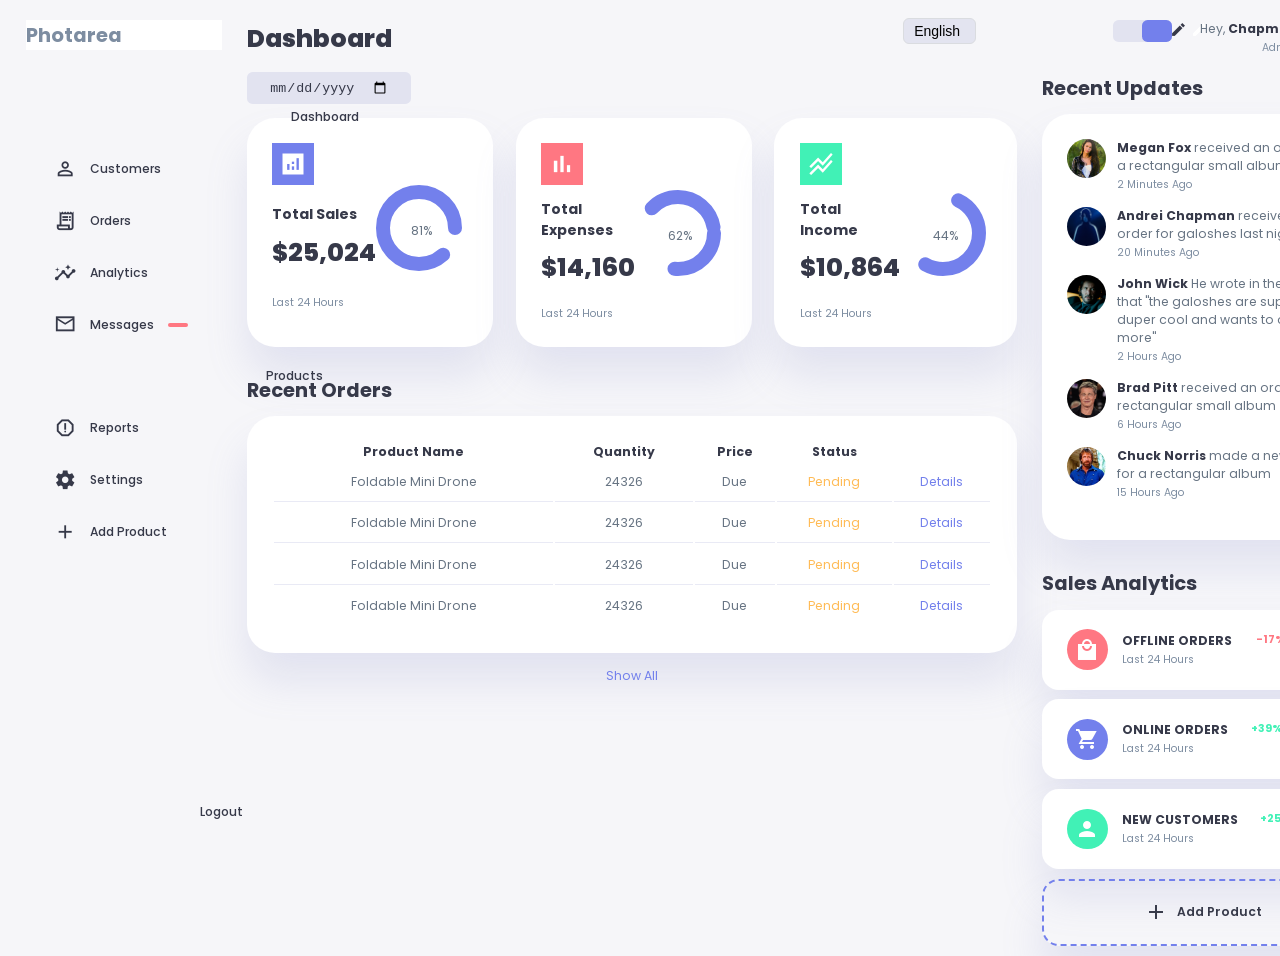
==== index.html @ 4b4efa4d "path 0.9 Minor fixes + adding new data to the array + localization 2. Adding new data to the array 3" ====
<!DOCTYPE html>
<html lang="en">
<head>
    <meta charset="UTF-8">
    <meta name="viewport" content="width=device-width, initial-scale=1.0">
    <!--Google ICONS-->
    <link href="https://fonts.googleapis.com/icon?family=Material+Icons+Sharp" rel="stylesheet">
    <link rel="stylesheet" href="./css/style.css">

    <title>Admin Panel</title>
</head>
<body>
<div class="container">
    <aside>
        <div class="top">
            <div class="logo">

                <h2 class="text-muted">Photarea</h2>
                    <svg viewBox="0 0 24 24" fill="none" xmlns="http://www.w3.org/2000/svg" aria-hidden="true">
                        <path d="M12 2L2 7L12 12L22 7L12 2Z" fill="#123244" />
                        <path d="M2 17L12 22L22 17" stroke="#123244" stroke-width="1.6" stroke-linecap="round" stroke-linejoin="round" />
                        <path d="M2 12L12 17L22 12" stroke="#123244" stroke-width="1.6" stroke-linecap="round" stroke-linejoin="round" />
                    </svg>
            </div>
            <div class="close" id="close-btn">
                <span class="material-icons-sharp">close</span>
            </div>
        </div>


        <div class="sidebar">

            <a href="#" class="active">
                <span class="material-icons-sharp">grid_view</span>
                <h3 data-i18n="dashboard" >Dashboard</h3>
            </a>

            <a href="./html/customers.html">
                <span class="material-icons-sharp">person_outline</span>
                <h3 data-i18n="customers">Customers</h3>
            </a>

            <a href="./html/orders.html">
                <span class="material-icons-sharp">receipt_long</span>
                <h3 data-i18n="orders">Orders</h3>
            </a>

            <a href="./html/analytics.html">
                <span class="material-icons-sharp">insights</span>
                <h3 data-i18n="analytics">Analytics</h3>
            </a>

            <a href="./html/messages.html">
                <span class="material-icons-sharp">mail_outline</span>
                <h3 data-i18n="messages">Messages</h3>
                <span class="message-count"></span>
            </a>

            <a href="./html/products.html">
                <span class="material-icons-sharp">inventory</span>
                <h3 data-i18n="products">Products</h3>
            </a>

            <a href="./html/reports.html">
                <span class="material-icons-sharp">report_gmailerrorred</span>
                <h3 data-i18n="reports">Reports</h3>
            </a>

            <a href="./html/setting.html">
                <span class="material-icons-sharp">settings</span>
                <h3 data-i18n="settings">Setting</h3>
            </a>

            <a href="./html/add_produkt.html">
                <span class="material-icons-sharp">add</span>
                <h3 data-i18n="add_product">Add Product</h3>
            </a>

            <a href="./html/profile.html">
                <span class="material-icons-sharp">logout</span>
                <h3 data-i18n="logout">Logout</h3>
            </a>
        </div>
    </aside>

    <!-- MAIN SECTION-->
    <main>
        <h1 data-i18n="dashboard">Dashboard</h1>
        <div class="date">
            <input type="date">
        </div>

        <div class="insights">


            <div class="sales">
                <span class="material-icons-sharp">analytics</span>
                <div class="middle">
                    <div class="left">
                        <h3 data-i18n="total_sales">Total Sales</h3>
                        <h1>$25,024</h1>
                    </div>
                    <div class="progress">
                        <svg>
                            <circle cx='38' cy='38' r='36'></circle>
                        </svg>
                        <div class="number">
                           <p>81%</p>
                        </div>
                    </div>
                </div>
                <small class="text-muted" data-i18n="last_24_hours">Last 24 Hours</small>
            </div>
            <!-- END OF SALES -->

            <div class="expenses">
                <span class="material-icons-sharp">bar_chart</span>
                <div class="middle">
                    <div class="left">
                        <h3 data-i18n="total_expenses">Total Expenses</h3>
                        <h1>$14,160</h1>
                    </div>
                    <div class="progress">
                        <svg>
                            <circle cx='38' cy='38' r='36'></circle>
                        </svg>
                        <div class="number">
                           <p>62%</p>
                        </div>
                    </div>
                </div>
                <small class="text-muted" data-i18n="last_24_hours">Last 24 Hours</small>
            </div>
            <!-- END OF EXPENSES -->
            <div class="income">
                <span class="material-icons-sharp">stacked_line_chart</span>
                <div class="middle">
                    <div class="left">
                        <h3 data-i18n="total_income">Total Income</h3>
                        <h1>$10,864</h1>
                    </div>
                    <div class="progress">
                        <svg>
                            <circle cx='38' cy='38' r='36'></circle>
                        </svg>
                        <div class="number">
                           <p>44%</p>
                        </div>
                    </div>
                </div>
                <small class="text-muted" data-i18n="last_24_hours">Last 24 Hours</small>
            </div>
            <!-- END OF INCOME -->
        </div>

        <!-- END OF INSIGHTS -->

        <div class="recent-orders">
            <h2 data-i18n="recent_orders">Recent Orders</h2>
                <table>
                    <thead>
                        <tr>
                            <th data-i18n="product_name">Product Name</th>
                            <th data-i18n="quantity">Quantity</th>
                            <th data-i18n="price">Price</th>
                            <th data-i18n="status">Status</th>
                        </tr>
                    </thead>
                    <tbody>
                        <tr>
                            <td data-i18n="foldable_mini_drone">Galoshes</td>
                            <td>24326</td>
                            <td>Due</td>
                            <td class="warning" data-i18n="pending">Pending</td>
                            <td class="primary" data-i18n="details">Details</td>
                        </tr>
                        <tr>
                            <td data-i18n="foldable_mini_drone">Foldable Mini Drone</td>
                            <td>24326</td>
                            <td>Due</td>
                            <td class="warning" data-i18n="pending">Pending</td>
                            <td class="primary" data-i18n="details">Details</td>
                        </tr>
                        <tr>
                            <td data-i18n="foldable_mini_drone">Foldable Mini Drone</td>
                            <td>24326</td>
                            <td>Due</td>
                            <td class="warning" data-i18n="pending">Pending</td>
                            <td class="primary" data-i18n="details">Details</td>
                        </tr>
                        <tr>
                            <td data-i18n="foldable_mini_drone">Foldable Mini Drone</td>
                            <td>24326</td>
                            <td>Due</td>
                            <td class="warning" data-i18n="pending">Pending</td>
                            <td class="primary" data-i18n="details">Details</td>
                        </tr>
                    </tbody>
                </table>
            <a href="./html/orders.html" data-i18n="show_all">Show All</a>
        </div>
    </main>
    <!--END OF MAIN SECTION -->

    <div class="right">
        <div class="top">
            <button id="menu-btn">
                <span class="material-icons-sharp">menu</span>
            </button>
            <div class="theme-toggler">
                <span class="material-icons-sharp active" >light_mode</span>
                <span class="material-icons-sharp">dark_mode</span>
            </div>
            <div class="profile">
                <div class="info">
                    <p>Hey, <b>Chapman</b></p>
                    <small class="text-muted" data-i18n="admin">Admin</small>
                </div>
                <div class="profile-photo">
                    <img src="./img/photo_2026-03-04_16-17-17.jpg" alt="">
                </div>
            </div>
        </div>

        <div class="language-switcher">
            <select name="" id="languageSelect">
                <option value="en">English</option>
                <option value="ru">Russian</option>
            </select>
        </div>

        <!--END OF TOP-->

        <div class="recent-updates">
            <h2 data-i18n="recent_updates">Recent Updates</h2>
            <div class="updates">


                <div class="update">
                    <div class="profile-photo">
                        <img src="./img/megan-fox-leather-transformers-reverse-of-the-fallen-22-x-34-vintage-poster-813_535x.jpg.webp" alt="">
                    </div>
                    <div class="message">
                        <p><b>Megan Fox</b> <span data-i18n="received_order">received an order for a rectangular small album</span></p>
                        <small class="text-muted" data-i18n="minutes_ago">2 Minutes Ago</small>
                    </div>
                </div>


                <div class="update">
                    <div class="profile-photo">
                        <img src="./img/photo_2026-03-04_16-19-10.jpg" alt="">
                    </div>
                    <div class="message">
                        <p><b>Andrei Chapman</b> <span data-i18n="received_order1">received his order of Galoshes last night</span></p>
                        <small class="text-muted" data-i18n="minutes_ago1">20 Minutes Ago</small>
                    </div>
                </div>


                <div class="update">
                    <div class="profile-photo">
                        <img src="./img/john-wick-1200-1200.jpg.avif" alt="">
                    </div>
                    <div class="message">
                        <p><b>John Wick</b> <span data-i18n="review_comment">He wrote in the reviews that "the galoshes are super duper cool" and wants to order more</span></p>
                        <small class="text-muted" data-i18n="hours_ago">2 Hours Ago</small>
                    </div>
                </div>


                <div class="update">
                    <div class="profile-photo">
                        <img src="./img/960px-Brad_Pitt-69858.jpeg" alt="">
                    </div>
                    <div class="message">
                        <p><b>Brad Pitt</b> <span data-i18n="received_order2">received an order for a rectangular small album</span></p>
                        <small class="text-muted" data-i18n="hours_ago_6">6 Hours Ago</small>
                    </div>
                </div>


                <div class="update">
                    <div class="profile-photo">
                        <img src="./img/images.jpeg" alt="">
                    </div>
                    <div class="message">
                        <p><b>Chuck Norris</b> <span data-i18n="received_order3">made a new order for a rectangular album</span></p>
                        <small class="text-muted" data-i18n="hours_ago_15">15 Hours Ago</small>
                    </div>
                </div>
            
            
            
            
            </div>
                <!--END OF RECENT UPDATES -->
                <div class="sales-analytics">
                    <h2 data-i18n="sales_analytics">Sales Analytics</h2>
                    <div class="item offline">
                        <div class="icon">
                            <span class="material-icons-sharp">local_mall</span>
                        </div>
                            <div class="right">
                                <div class="info">
                                    <h3 data-i18n="offline_orders">OFFLINE ORDERS</h3>
                                    <small class="text-muted">Last 24 Hours</small>
                                </div>
                                <h5 class="danger">-17%</h5>
                                <h3>1100</h3>
                            </div>
                    </div>
                    <div class="item online">
                        <div class="icon">
                            <span class="material-icons-sharp">shopping_cart</span>
                        </div>
                            <div class="right">
                                <div class="info">
                                    <h3 data-i18n="online_orders">ONLINE ORDERS</h3>
                                    <small class="text-muted" data-i18n="last_24_hours">Last 24 Hours</small>
                                </div>
                                <h5 class="success">+39%</h5>
                                <h3>3849</h3>
                            </div>
                    </div>
                    <div class="item customers">
                        <div class="icon">
                            <span class="material-icons-sharp">person</span>
                        </div>
                        <div class="right">
                            <div class="info">
                                <h3 data-i18n="new_customers">NEW CUSTOMERS</h3>
                                <small class="text-muted" data-i18n="last_24_hours">Last 24 Hours</small>
                            </div>
                                <h5 class="success">+25%</h5>
                                <h3>849</h3>
                            </div>
                        </div>
                        <div class="item add-product">
                            <div>
                                <span class="material-icons-sharp">add</span>
                                <h3 data-i18n="add_product">Add Product</h3>
                            </div>
                        </div>
                    </div>
            </div>
        </div>
    </div>
</div>

<script src="./js/script.js"></script>
<script src="./js/i18n.js"></script>
</body>
</html>
---- css/style.css ----
@import url('https://fonts.googleapis.com/css2?family=Poppins:ital,wght@300;400;500;600;700;800&display=swap');

:root{
    --color-primary: #7380ec;
    --color-danger: #ff7782;
    --color-success: #41f1b6;
    --color-warning: #ffbb55;
    --color-white: #fff;
    --color-info-dark: #7d8da1;
    --color-info-light: #dce1ed;
    --color-dark: #363949;
    --color-light: rgba(132, 139, 200, 0.18);
    --color-primary-veriant: #111e88;
    --color-dark-veriant: #677483;
    --color-background: #f6f6f9;

    --card-border-radius: 2rem;
    --border-radius-1: 0.4rem;
    --border-radius-2: 0.8rem;
    --border-radius-3: 1.2rem;

    --card-padding: 1.8rem;
    --padding-1: 1.2rem;

    --box-shadow: 0 2rem 3rem var(--color-light); 
}


.dark-theme-variables {
    --color-background: #181a1e;
    --color-white: #202528;
    --color-dark: #edeffd;
    --color-dark-veriant: #a3bdcc;
    --color-light: rgba(0,0,0,0.4);
    --box-shadow: 0 2rem 3rem var(--color-light);
}


*{
    margin: 0;
    padding: 0;
    outline: 0;
    appearance: none;
    border: 0;
    text-decoration: none;
    list-style: none;
    box-sizing: border-box;
}

html{
    font-size: 14px;

}

body{
    width: 100vw;
    height: 100vh;
    font-family: 'Poppins', sans-serif;
    font-size: 0.88rem;
    background: var(--color-background);
    user-select: none;
    overflow-x: hidden;
    color: var(--color-dark);
}

.container{
display: grid;
width: 96%;
margin: 0 auto;
gap: 1.8rem;
grid-template-columns: 14rem auto 23rem;
}

a{
    color: var(--color-dark);
}

img{
    display: block;
    width: 100%;
}

h1{
    font-weight: 800;
    font-size: 1.8rem;
}

h2{
    font-size:1.4rem;
}

h3{
    font-size:0.87rem;
}

h4{
    font-size: 0.8rem;
}

h5{
    font-size: 0.77rem;
}

small{
    font-size: 0.75rem;
}

.profile-photo{
    width: 2.8rem;
    height: 2.8rem;;
    border-radius: 50%;
    overflow: hidden;
}

.text-muted{
    color: var(--color-info-dark);
}

p{
    color: var(--color-dark-veriant);
}

b{
    color: var(--color-dark);
}

.primary{
    color: var(--color-primary);
}

.danger{
    color: var(--color-danger);
}
.success{
    color: var(--color-success);
}
.warning{
    color: var(--color-warning);
}

aside{
    height: 100vh;;
}

aside .top{
    background: white;
    display: flex;
    align-items: center;
    justify-content: space-between;
    margin-top:1.4rem;
}

aside .logo{
    display: flex;
    gap: 0.8rem;
}

aside .logo .img{
    width: 2rem;
    height: 2rem;
}

aside .close{
    display: none;
}


/*sidebar*/


aside .sidebar{
    display: flex;
    flex-direction: column;
    height: 86vh;
    position: relative;
    top: 3rem;
}

aside h3{
    font-weight: 500;
}

.sidebar img{
    width: 1rem;
    height: 1rem;
}
 

aside .sidebar a{
    display: flex;
    color: var(--color-indo-dark);
    margin-left: 2rem;
    gap: 1rem;
    align-items: center;
    position: relative;
    height: 3.7rem;
    transition: all 300ms ease;
}

aside .sidebar a span{
    font-size: 1.6rem;
    transition: all 300ms ease;
}

aside .sidebar a:last-child{
    position: absolute;
    bottom: 2rem;
    width: 100%;
}

aside .sidebar a:active{
    background: var(--color-light);
    color: var(--color-primary);
    margin-left: 0;
}


    aside .sidebar a.active:before{
        content: '';
        width: 6px;
        height: 100%;
        background: var(--color-primary);
    }

    aside .sidebar a.active span{
        color: var(--color-primary);
        margin-left: calc(1rem - 3px);
    }

    aside .sidebar a:hover{
        color: var(--color-primary);
    }

    aside .sidebar a:hover span{
        margin-left: 1rem;
    }


aside .sidebar .message-count{
    background: var(--color-danger);
    color: var(--color-white);
    padding: 2px 10px;
    font-size: 11px;
    border-radius: var(--border-radius-1);
}



/*main content*/

main{
    margin-top: 1.4rem;
}

main .date{
    display: inline-block;
    background: var(--color-light);
    border-radius: var(--border-radius-1);
    margin-top: 1rem;
    padding: 0.5rem 1.6rem;
}

main .date input[type="date"]{
    background: transparent;
    color: var(--color-dark);
}


main .insights{
    display: grid;
    gap: 1.6rem;
    grid-template-columns: repeat(3, 1fr);
}


main .insights > div{
    background: var(--color-white);
    padding: var(--card-padding);
    border-radius: var(--card-border-radius);
    margin-top: 1rem;
    box-shadow: var(--box-shadow);
    transition: all 300ms ease;
}


main .insighrts > div:hover{
    box-shadow: none;
}

main .insights > div span{
    background: var(--color-primary);
    padding: .5rem;
    color: var(--color-white);
    font-size: 2rem;
}

main .insights > div.expenses span{
    background: var(--color-danger);
}

main .insights > div.income span{
    background: var(--color-success);
}

main .insights > div .middle{
    display: flex;
    align-items: center;
    justify-content: space-between;;
}

main .insights h3{
    margin: 1rem 0 0.6rem;
    font-size: 1rem;
}

main .insights .progress{
    position: relative;
    width: 92px;
    height: 92px;
    border-radius: 50%;
}


main .insights svg{
    width: 7rem;
    height: 7rem;
}

main .insights svg circle{
    fill: none;
    stroke: var(--color-primary);
    stroke-width:14 ;
    stroke-linecap: round;
    transform: translate(5px, 5px);
    stroke-dasharray: 110;
    stroke-dashoffset: 92;
}

main .insights .sales svg circle{
    stroke-dashoffset: -30;
    stroke-dasharray: 200;
}


main .insights .income svg circle{
    stroke-dashoffset: 35;
    stroke-dasharray: 110;
}


main .insights .expenses svg circle{
    stroke-dashoffset: 20;
    stroke-dasharray: 80;
}

main .insights .progress .number{
    position: absolute;
    top: 0;
    left: 0;
    height: 100%;
    width: 100%;
    display: flex;
    justify-content: center;
    align-items: center;
}

main .insights small{
    margin-top: 1.3rem;
    display: block;
}


/*recent orders*/

main .recent-orders{
    margin-top: 2rem;
}


main .recent-orders h2{
    margin-bottom: 0.8rem;
}

main .recent-orders table{
    background: var(--color-white);
    width: 100%;
    border-radius: var(--card-border-radius);
    padding: var(--card-padding);
    text-align: center;
    box-shadow: var(--box-shadow);
    transition: all 300ms ease;
}

main .recent-orders table:hover{
 box-shadow: none;   
}

main table tbody td{
    height: 2.8rem;
    border-bottom: 1px solid var(--color-light);
    color: var(--color-dark-veriant);
}

main table tbody tr:last-child td{
    border: none;
}

main .recent-orders a{
    text-align:  center;
    display: block;
    margin: 1rem auto;
    color: var(--color-primary);

}


/*RIGHT*/

.right{
    margin-top: 1.4rem;

}

.right .top{
    display: flex;
    justify-content: end;
    gap: 2rem;
}

.right .top button{
    display: none;
}

.right .theme-toggler{
    background: var(--color-light);
    display: flex;
    justify-content: space-between;
    align-items: center;
    height: 1.6rem;
    width: 4.2rem;
    cursor: pointer;
    border-radius: var(--border-radius-1);
}

.right .theme-toggler span{
    font-size: 1.2rem;
    width: 50%;
    height: 100%;
    display: flex;
    align-items: center;
    justify-content: center;
}

.right .theme-toggler span.active{
    background: var(--color-primary);
    color: white;
    border-radius: var(--border-radius-1);
}

.right .top .profile{
    display: flex;
    gap: 2rem;
    text-align: right;
}



 /*RECENT UPDATES */

 .right .recent-updates{
    margin-top: 1rem;
 }

 .right .recent-updates h2{
    margin-bottom: 0.8rem ;
 }


 .right .recent-updates .updates{
    background: var(--color-white);
    padding: var(--card-padding);
    border-radius: var(--card-border-radius);
    box-shadow: var(--box-shadow);
    transition: all 300ms ease;
 }

.right .recent-updates .updates:hover{
    box-shadow: none;
}

.right .recent-updates .updates .update{
    display: grid;
    grid-template-columns: 2.6rem auto;
    gap: 1rem;
    margin-bottom: 1rem;

}

/*Sales Analytics*/

.right .sales-analytics{
    margin-top: 2rem ;
}

.right .sales-analytics h2{
    margin-bottom: 0.8rem;
}

.right .sales-analytics .item{
    background: var(--color-white);
    display: flex;
    align-items: center;
    gap: 1rem;
    margin-bottom: 0.7rem;
    padding: 1.4rem var(--card-padding);
    border-radius: var(--border-radius-3);
    box-shadow: var(--box-shadow);
    transition: all 300ms ease;
}

.right .sales-analytics .item:hover{
    box-shadow: none;
}

.right .sales-analytics .item .right{
    display: flex;
    justify-content: space-between;
    align-items: start;
    margin: 0;
    width: 100%;
}

.right .sales-analytics .item .icon{
    padding: 0.6rem;
    color: var(--color-white);
    border-radius: 50%;
    background: var(--color-primary);
    display: flex;
}

.right .sales-analytics .item.offline .icon{
    background: var(--color-danger);
}

.right .sales-analytics .item.customers .icon{
    background: var(--color-success);
}


.right .sales-analytics .add-product{
    background-color: transparent;
    border: 2px dashed var(--color-primary);
    display: flex;
    align-items: center;
    justify-content: center;
}

.right .sales-analytics .add-product div{
    display: flex;
    align-items: center;
    gap: 0.6rem;

}


.right .sales-analytics .add-product div h3{
    font-weight: 600;
}



.language-switcher {

  position: absolute;
  top: 1.26rem;
  right: 21.7rem;

}

#languageSelect {

  padding: 4px 10px;
  border-radius: 6px;
  border: 1px solid #dadce0;

  font-size: 14px;

  background: #e3e4f0;
  cursor: pointer;

}


/*media queries*/


@media screen and (max-width: 1200px){
    .container{
         width: 94%;
         grid-template-columns: 7rem auto 23rem;

    }

    aside .logo h2{
        display: none;
    }


    aside .sidebar h3{
        display: none;
    }

    aside .sidebar a{
        width: 5.6rem;
    }

    aside .sidebar a:last-child{
        position: relative;
        margin-top: 1.8rem;
    }

    main .insights{
        grid-template-columns: 1fr;
        gap: 0;
    }

    main .recent-orders{
        width: 94%;
        position: absolute;
        left: 50%;
        transform: translateX(-50%);
        margin: 2rem 0 0 8.8rem;
    }

    main .recent-orders table{
        width: 83vw;
        
    }


    main table thead tr th:last-child, 
    main table thead tr th:first-child{
        display: none;

    }
    main table tbody tr td:last-child, 
    main table tbody tr td:first-child{
        display: none;

    }
}

    /*media queries 2*/
    @media screen and (max-width: 768px) {
        .container{
            width: 100%;
            grid-template-columns: 1fr;
        }

        aside{
            position: fixed;
            left: -100%;
            background: var(--color-white);
            width: 18rem;
            z-index: 3;
            box-shadow: 1rem 3rem 4rem var(--color-light);
            height: 100vh;
            padding-right: var(--card-padding);
            display: none;
            animation: showMenu 400ms ease forwards;
        }

        @keyframes showMenu {
            to{
                left: 0;
            }
        }

        aside .logo{
            margin-left: 1rem;
        }

        aside .logo h2{
            display: inline;
        }

        aside .sidebar h3{
            display: inline;
        }


        aside .sidebar a{
            width: 100%;
            height: 3.4rem;
        }

        aside .sidebar a:last-child{
            position: absolute;
            bottom: 5rem;
        }

        aside .close{
            display: inline-block;
            cursor: pointer;
        }

        main{
            margin-top: 8rem;
            padding: 0 1rem;
        }

        main .recent-orders{
            position: relative;
            margin: 3rem 0 0 0;
            width: 100%;
        }

        main .recent-orders table{
            width: 100%;
            margin: 0;
        }

        .right{
            width: 94%;
            margin: 0 auto 4rem;
        }

        .right .top{
            position: fixed;
            top: 0;
            left: 0;
            align-items: center;
            padding: 0 0.8rem;
            height: 4.6rem;
            background: var(--color-white);
            width: 100%;
            margin: 0;
            z-index: 2;
            box-shadow: 0 1rem 1rem var(--color-light);
        
        }

        .right .top .theme-toggler{
            width: 4.4rem;
            position: absolute;
            left: 66%;

        }

        .right .profile .info{
            display: none;
        }

        .right .top button{
            display: inline-block;
            background: transparent;
            cursor: pointer;
            position: absolute;
            color: var(--color-dark);
            left: 1rem;
        }

        .right .top button span{
            font-size: 2rem;
        }
    }
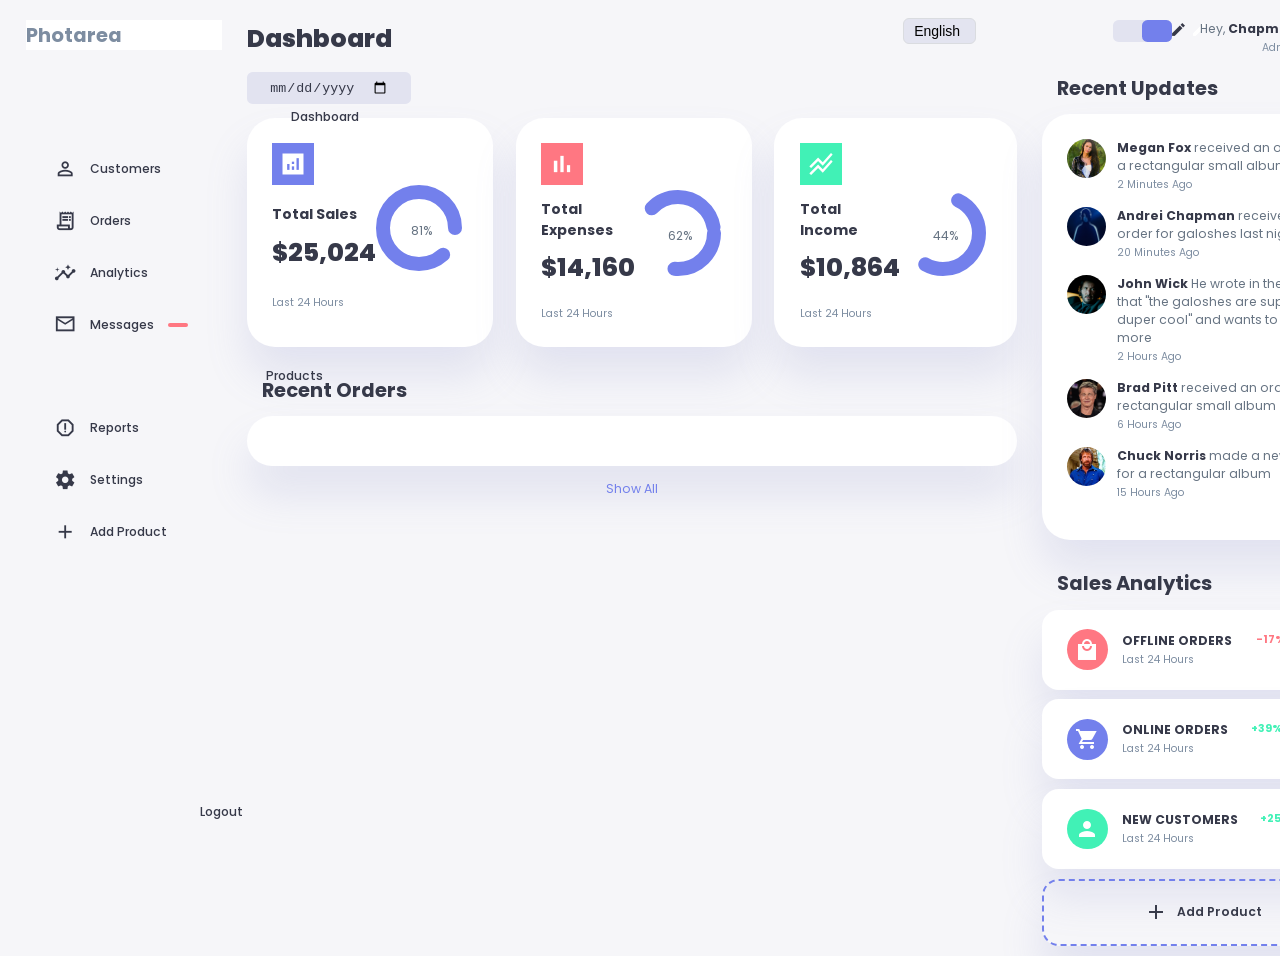
==== commit 50db77a5: "path 1.1 Minor bug fixes, transitional patch 2. Fix the theme switch so that it works correctly. 3. " ====
--- a/index.html
+++ b/index.html
@@ -157,46 +157,12 @@
 
         <div class="recent-orders">
             <h2 data-i18n="recent_orders">Recent Orders</h2>
+		    <div class="test-items">
                 <table>
-                    <thead>
-                        <tr>
-                            <th data-i18n="product_name">Product Name</th>
-                            <th data-i18n="quantity">Quantity</th>
-                            <th data-i18n="price">Price</th>
-                            <th data-i18n="status">Status</th>
-                        </tr>
-                    </thead>
-                    <tbody>
-                        <tr>
-                            <td data-i18n="foldable_mini_drone">Galoshes</td>
-                            <td>24326</td>
-                            <td>Due</td>
-                            <td class="warning" data-i18n="pending">Pending</td>
-                            <td class="primary" data-i18n="details">Details</td>
-                        </tr>
-                        <tr>
-                            <td data-i18n="foldable_mini_drone">Foldable Mini Drone</td>
-                            <td>24326</td>
-                            <td>Due</td>
-                            <td class="warning" data-i18n="pending">Pending</td>
-                            <td class="primary" data-i18n="details">Details</td>
-                        </tr>
-                        <tr>
-                            <td data-i18n="foldable_mini_drone">Foldable Mini Drone</td>
-                            <td>24326</td>
-                            <td>Due</td>
-                            <td class="warning" data-i18n="pending">Pending</td>
-                            <td class="primary" data-i18n="details">Details</td>
-                        </tr>
-                        <tr>
-                            <td data-i18n="foldable_mini_drone">Foldable Mini Drone</td>
-                            <td>24326</td>
-                            <td>Due</td>
-                            <td class="warning" data-i18n="pending">Pending</td>
-                            <td class="primary" data-i18n="details">Details</td>
-                        </tr>
-                    </tbody>
-                </table>
+				    <tbody id="ordersTable"></tbody>
+			    </table>
+			    <p class="hint hint-empty" id="emptyHint" style="display: none" data-i18n="nothing_found">Nothing found for the current filters.</p>
+		    </div>
             <a href="./html/orders.html" data-i18n="show_all">Show All</a>
         </div>
     </main>
--- a/css/style.css
+++ b/css/style.css
@@ -379,6 +379,7 @@
 
 main .recent-orders h2{
     margin-bottom: 0.8rem;
+    margin-left: 1.1rem;
 }
 
 main .recent-orders table{
@@ -473,6 +474,7 @@
 
  .right .recent-updates h2{
     margin-bottom: 0.8rem ;
+    margin-left: 1.1rem;
  }
 
 
@@ -504,6 +506,7 @@
 
 .right .sales-analytics h2{
     margin-bottom: 0.8rem;
+    margin-left: 1.1rem;
 }
 
 .right .sales-analytics .item{
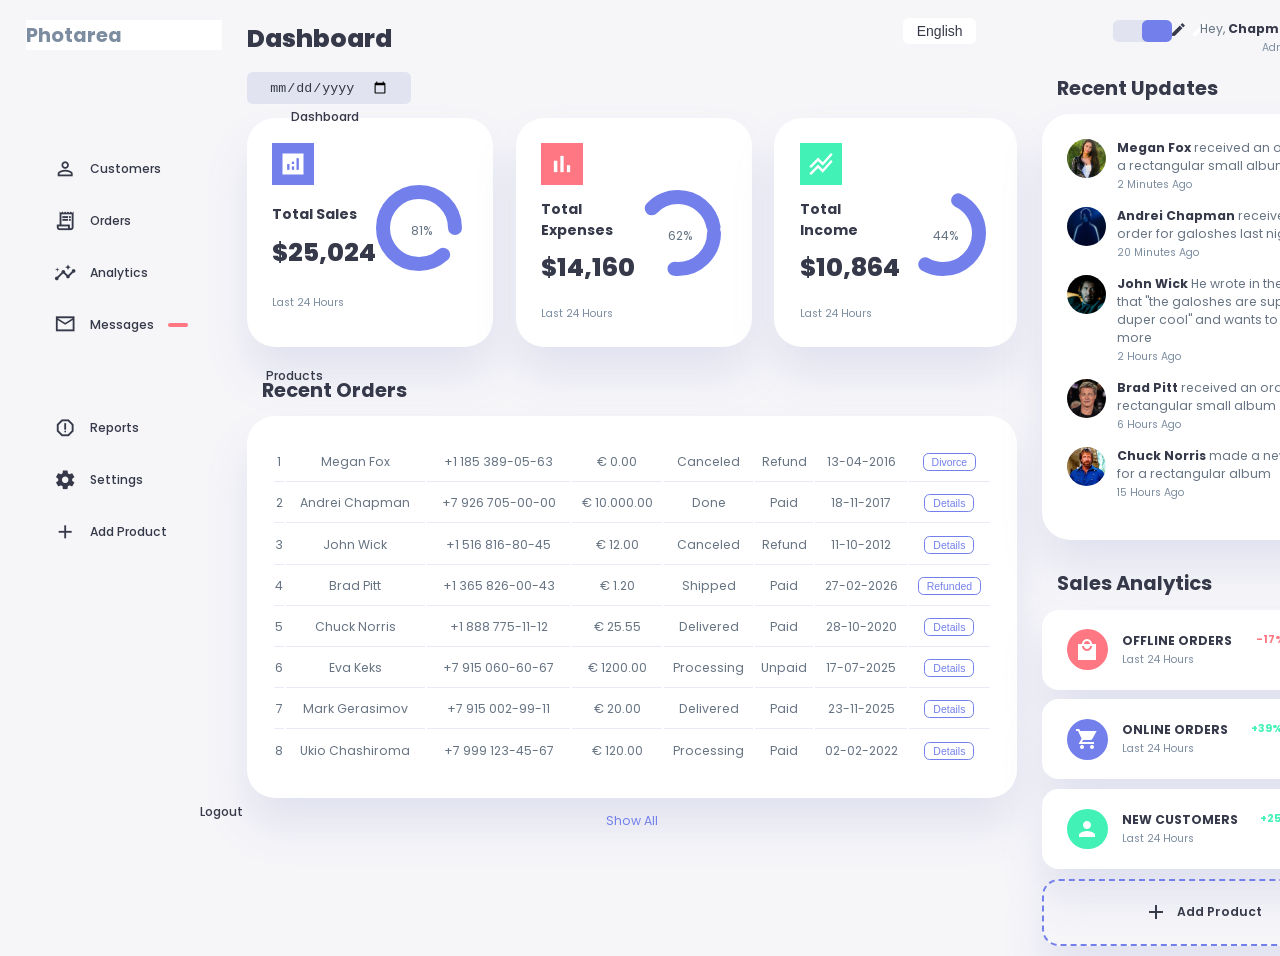
==== commit 9771a51c: "Intermediate commit There are problems with the correct adaptation for the site. To be honest, I've " ====
--- a/index.html
+++ b/index.html
@@ -161,18 +161,79 @@
                 <table>
 				    <tbody id="ordersTable"></tbody>
 			    </table>
-			    <p class="hint hint-empty" id="emptyHint" style="display: none" data-i18n="nothing_found">Nothing found for the current filters.</p>
 		    </div>
             <a href="./html/orders.html" data-i18n="show_all">Show All</a>
         </div>
     </main>
     <!--END OF MAIN SECTION -->
+
+    <!-- Modal window -->
+     	<div id="orderModal" class="modal" role="dialog" aria-modal="true" aria-labelledby="orderModalTitle">
+		<div class="modal-content modal-wide">
+			<div class="modal-header">
+				<h2 class="modal-title" id="orderModalTitle" data-i18n="order">Order</h2>
+				<button class="close-modal" type="button" id="closeOrderModal" aria-label="Close">×</button>
+			</div>
+			<div class="order-modal-grid">
+				<section class="order-card">
+					<h3 class="order-card-title" data-i18n="main">Main information</h3>
+					<div class="order-fields">
+						<div class="order-field-col">
+							<div class="kv" id="orderMeta"></div>
+						</div>
+						<div class="order-field-divider" aria-hidden="true"></div>
+						<div class="order-field-coll">
+							<div class="field">
+								<label class="field-label" for="modalStatus" data-i18n="status">Status</label>
+								<select class="field-input" id="modalStatus">
+									<option value="new" data-i18n="new">New</option>
+									<option value="processing" data-i18n="processing">Processing</option>
+									<option value="shipped" data-i18n="shipped">Shipped</option>
+									<option value="delivered" data-i18n="delivered">Delivered</option>
+									<option value="canceled" data-i18n="canceled">Canceled</option>
+									<option value="refunded" data-i18n="refunded">Refunded</option>
+								</select>
+							</div>
+							<div class="field">
+								<label class="field-label" for="modalPayment" data-i18n="payment">Payment</label>
+								<select class="field-input1" id="modalPayment">
+									<option value="paid" data-i18n="paid">Paid</option>
+									<option value="unpaid" data-i18n="unpaid">Unpaid</option>
+									<option value="refund" data-i18n="refund">Refund</option>
+								</select>
+							</div>
+							<div class="field">
+								<label class="field-label" for="modalPages" data-i18n="pages">Pages</label>
+								<input class="field-input2" id="modalPages" type="number" min="10" step="4" value="10" />
+							</div>
+							<div class="field">
+								<label class="field-label" for="modalTotal" data-i18n="price">Price</label>
+								<input class="field-input1" id="modalTotal" type="text" readonly value="—" />
+							</div>
+						</div>
+					</div>
+					<div class="row" style="justify-content: center; margin-top: 2rem;">
+						<button class="btn-primary" type="button" id="btnSaveOrder" data-i18n="save">Save</button>
+						<button class="btn-secondary" type="button" id="btnCopy" data-i18n="copy_id">Copy ID</button>
+						<button class="btn-danger" type="button" id="btnDeleteOrder" data-i18n="delete">Delete</button>
+					</div>
+				</section>
+			</div>
+		</div>
+	</div>
+    <!--Modal window end-->
 
     <div class="right">
         <div class="top">
             <button id="menu-btn">
                 <span class="material-icons-sharp">menu</span>
             </button>
+            <div class="language-switcher">
+                <select name="" id="languageSelect">
+                    <option value="en">English</option>
+                    <option value="ru">Russian</option>
+                </select>
+            </div>
             <div class="theme-toggler">
                 <span class="material-icons-sharp active" >light_mode</span>
                 <span class="material-icons-sharp">dark_mode</span>
@@ -188,12 +249,6 @@
             </div>
         </div>
 
-        <div class="language-switcher">
-            <select name="" id="languageSelect">
-                <option value="en">English</option>
-                <option value="ru">Russian</option>
-            </select>
-        </div>
 
         <!--END OF TOP-->
 
@@ -316,5 +371,7 @@
 
 <script src="./js/script.js"></script>
 <script src="./js/i18n.js"></script>
+<script src="./js/orderPages.js"></script>
+<script type="module" src="./js/ordersController.js"></script>
 </body>
 </html>
--- a/css/style.css
+++ b/css/style.css
@@ -581,16 +581,257 @@
 }
 
 #languageSelect {
-
-  padding: 4px 10px;
-  border-radius: 6px;
-  border: 1px solid #dadce0;
-
-  font-size: 14px;
-
-  background: #e3e4f0;
-  cursor: pointer;
-
+    padding: 4px 10px;
+    background: var(--color-white);
+    color: var(--color-dark);
+    border-radius: var(--border-radius-1);
+    border: 1px solid rgba(255, 255, 255, 0.547);
+    font-size: 1rem;
+    text-align: center;
+    cursor: pointer;
+}
+
+
+body.modal-open{
+    overflow: hidden;
+}
+
+.modal{
+    position: fixed;
+    inset: 0;
+    background: rgba(17, 20, 33, 0.5);
+    display: none;
+    align-items: center;
+    justify-content: center;
+    padding: 1.6rem;
+    z-index: 1000;
+}
+
+.modal.is-open{
+    display: flex;
+}
+
+.modal .modal-content{
+    background: var(--color-white);
+    color: var(--color-dark);
+    border-radius: var(--card-border-radius);
+    box-shadow: var(--box-shadow);
+    width: min(560px, 100%);
+    padding: 2rem;
+}
+
+.modal .modal-content.modal-wide{
+    max-width: 560px;
+}
+
+.modal .modal-header{
+    display: flex;
+    align-items: center;
+    justify-content: center;
+    position: relative;
+    margin-bottom: 1rem;
+}
+
+.modal .modal-title{
+    font-size: 2rem;
+    font-weight: 700;
+}
+
+.modal .close-modal{
+    background: transparent;
+    color: var(--color-dark);
+    font-size: 2.5rem;
+    cursor: pointer;
+    position: absolute;
+    right: 0;
+    top: 50%;
+    transform: translateY(calc(-50% - 9px));
+}
+
+.modal .order-modal-grid{
+    display: grid;
+    grid-template-columns: 1fr;
+    gap: 1rem;
+}
+
+.modal .order-card{
+    background: var(--color-background);
+    border-radius: var(--border-radius-2);
+    padding: 1rem;
+}
+
+.modal .order-card-title{
+    font-size: 1.4rem;
+    text-transform: uppercase;
+    text-align: center;
+    color: var(--color-info-dark);
+    margin-bottom: 0.6rem;
+}
+
+.modal .kv{
+    display: grid;
+    grid-template-columns: 120px 1fr;
+    gap: 0.5rem 0.8rem;
+    font-size: 1.1rem;
+}
+
+.modal .kv-row{
+    display: contents;
+}
+
+.modal .kv-key{
+    color: var(--color-info-dark);
+    font-weight: 600;
+}
+
+.modal .kv-value{
+    color: var(--color-dark);
+    font-weight: 600;
+    white-space: nowrap;
+}
+
+.modal .row{
+    display: flex;
+    flex-wrap: wrap;
+    gap: 0.6rem;
+    font-size: 1.2rem;
+    margin-top: 1rem;
+}
+
+.modal .order-fields{
+    display: grid;
+    grid-template-columns: 1fr auto 1fr;
+    gap: 1rem;
+    align-items: start;
+    margin-top: 1rem;
+}
+
+.modal .order-field-col{
+    display: flex;
+    flex-direction: column;
+    gap: 0.9rem;
+}
+
+.modal .order-field-coll{
+    display: flex;
+    flex-direction: column;
+    gap: 0.9rem;
+    margin-left: 1rem;
+}
+
+.modal .order-field-divider{
+    width: 1px;
+    background: var(--color-light);
+    align-self: stretch;
+}
+
+.modal .order-fields .field{
+    margin: 0;
+}
+
+.modal .order-fields .field-label{
+    color: var(--color-info-dark);
+    font-size: 0.95rem;
+    text-transform: uppercase;
+    margin-bottom: 0.3rem;
+}
+
+.modal .order-fields .field-input{
+    width: 52%;
+    height: 2rem;
+    padding: 4px 8px;
+    font-size: 1rem;
+    background: var(--color-white);
+    color: var(--color-dark);
+    border: 1px solid var(--color-light);
+    border-radius: var(--border-radius-1);
+}
+
+.modal .order-fields .field-input1{
+    width: 35%;
+    height: 2rem;
+    padding: 4px 8px;
+    font-size: 1rem;
+    background: var(--color-white);
+    color: var(--color-dark);
+    border: 1px solid var(--color-light);
+    border-radius: var(--border-radius-1);
+}
+
+.modal .order-fields .field-input2{
+    width: 32%;
+    height: 2rem;
+    padding: 4px 8px;
+    font-size: 1.2rem;
+    background: var(--color-white);
+    color: var(--color-dark);
+    border: 1px solid var(--color-light);
+    border-radius: var(--border-radius-1);
+}
+
+.modal .order-fields .field-input:focus{
+    border-color: var(--color-primary);
+    outline: none;
+}
+
+
+.modal .btn-primary,
+.modal .btn-secondary,
+.modal .btn-danger{
+    border-radius: var(--border-radius-1);
+    padding: 0.7rem 1rem;
+    font-size: 1rem;
+    font-weight: 600;
+    cursor: pointer;
+}
+
+.modal .btn-primary{
+    background: var(--color-dark);
+    color: var(--color-white);
+}
+
+.modal .btn-secondary{
+    background: var(--color-light);
+    color: var(--color-dark);
+}
+
+.modal .btn-danger{
+    background: var(--color-danger);
+    color: var(--color-white);
+}
+
+.order-details-btn{
+    background: transparent;
+    color: var(--color-primary);
+    border: 1px solid var(--color-primary);
+    padding: 2px 8px;
+    border-radius: var(--border-radius-1);
+    font-size: 0.75rem;
+    cursor: pointer;
+    transition: all 200ms ease;
+}
+
+.order-details-btn:hover{
+    background: var(--color-primary);
+    color: var(--color-white);
+}
+
+@media (max-width: 900px){
+    .modal .modal-content.modal-wide{
+        max-width: 560px;
+    }
+
+    .modal .order-fields{
+        grid-template-columns: 1fr;
+    }
+
+    .modal .order-field-divider{
+        display: none;
+    }
+
+    .modal .order-fields .field-input{
+        width: 100%;
+    }
 }
 
 
@@ -766,4 +1007,12 @@
         .right .top button span{
             font-size: 2rem;
         }
-    }
+        
+        .right .language-switcher{
+        position: absolute;
+        margin: 0;
+        width: 5rem;
+        position: absolute;
+        left: 42%;
+    }
+    }
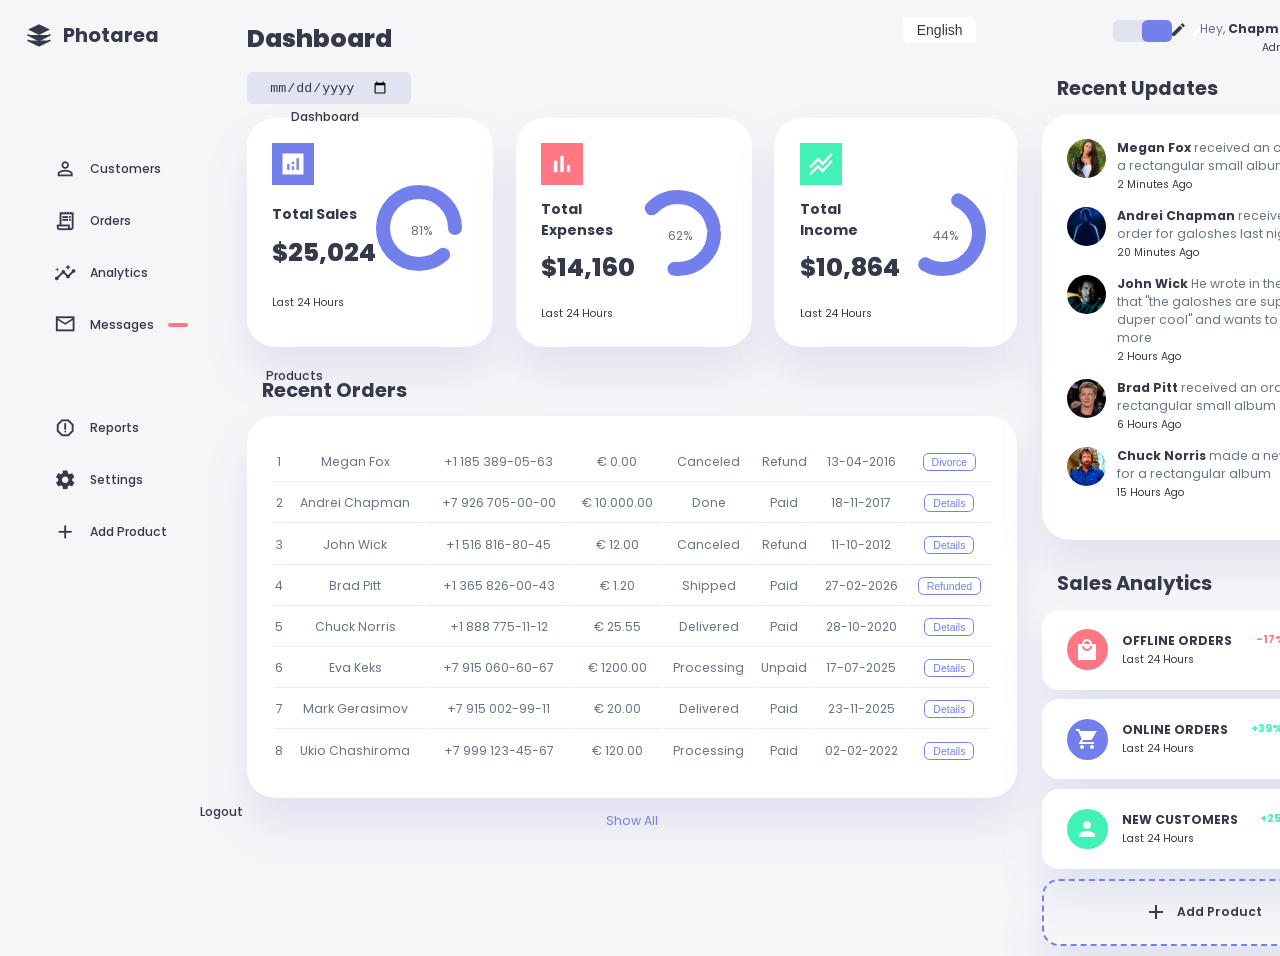
==== commit 8ea73e4b: "Branch Closure 1. Setting up the modal window so that the order information is displayed correctly a" ====
--- a/index.html
+++ b/index.html
@@ -14,13 +14,12 @@
     <aside>
         <div class="top">
             <div class="logo">
-
+                <svg viewBox="0 0 24 24" fill="var(--color-dark)" xmlns="http://www.w3.org/2000/svg" aria-hidden="true">
+                    <path d="M12 2L2 7L12 12L22 7L12 2Z" fill="var(--color-dark)" />
+                    <path d="M2 17L12 22L22 17" stroke="var(--color-dark)" stroke-width="1.6" stroke-linecap="round" stroke-linejoin="round" />
+                    <path d="M2 12L12 17L22 12" stroke="var(--color-dark)" stroke-width="1.6" stroke-linecap="round" stroke-linejoin="round" />
+                </svg>
                 <h2 class="text-muted">Photarea</h2>
-                    <svg viewBox="0 0 24 24" fill="none" xmlns="http://www.w3.org/2000/svg" aria-hidden="true">
-                        <path d="M12 2L2 7L12 12L22 7L12 2Z" fill="#123244" />
-                        <path d="M2 17L12 22L22 17" stroke="#123244" stroke-width="1.6" stroke-linecap="round" stroke-linejoin="round" />
-                        <path d="M2 12L12 17L22 12" stroke="#123244" stroke-width="1.6" stroke-linecap="round" stroke-linejoin="round" />
-                    </svg>
             </div>
             <div class="close" id="close-btn">
                 <span class="material-icons-sharp">close</span>
--- a/css/style.css
+++ b/css/style.css
@@ -113,7 +113,7 @@
 }
 
 .text-muted{
-    color: var(--color-info-dark);
+    color: var(--color-dark);
 }
 
 p{
@@ -143,7 +143,6 @@
 }
 
 aside .top{
-    background: white;
     display: flex;
     align-items: center;
     justify-content: space-between;
@@ -164,6 +163,10 @@
     display: none;
 }
 
+
+.logo{display:flex;align-items:center;gap:6px;flex:0 0 auto;text-decoration:none;color:var(--color-dark)}
+.logo svg{width:26px;height:26px}
+.brand{color:var(--color-dark);font-weight:700;font-size:19px;letter-spacing:-0.01em;text-decoration:none;}
 
 /*sidebar*/
 
@@ -575,7 +578,7 @@
 .language-switcher {
 
   position: absolute;
-  top: 1.26rem;
+  top: 1.2rem;
   right: 21.7rem;
 
 }
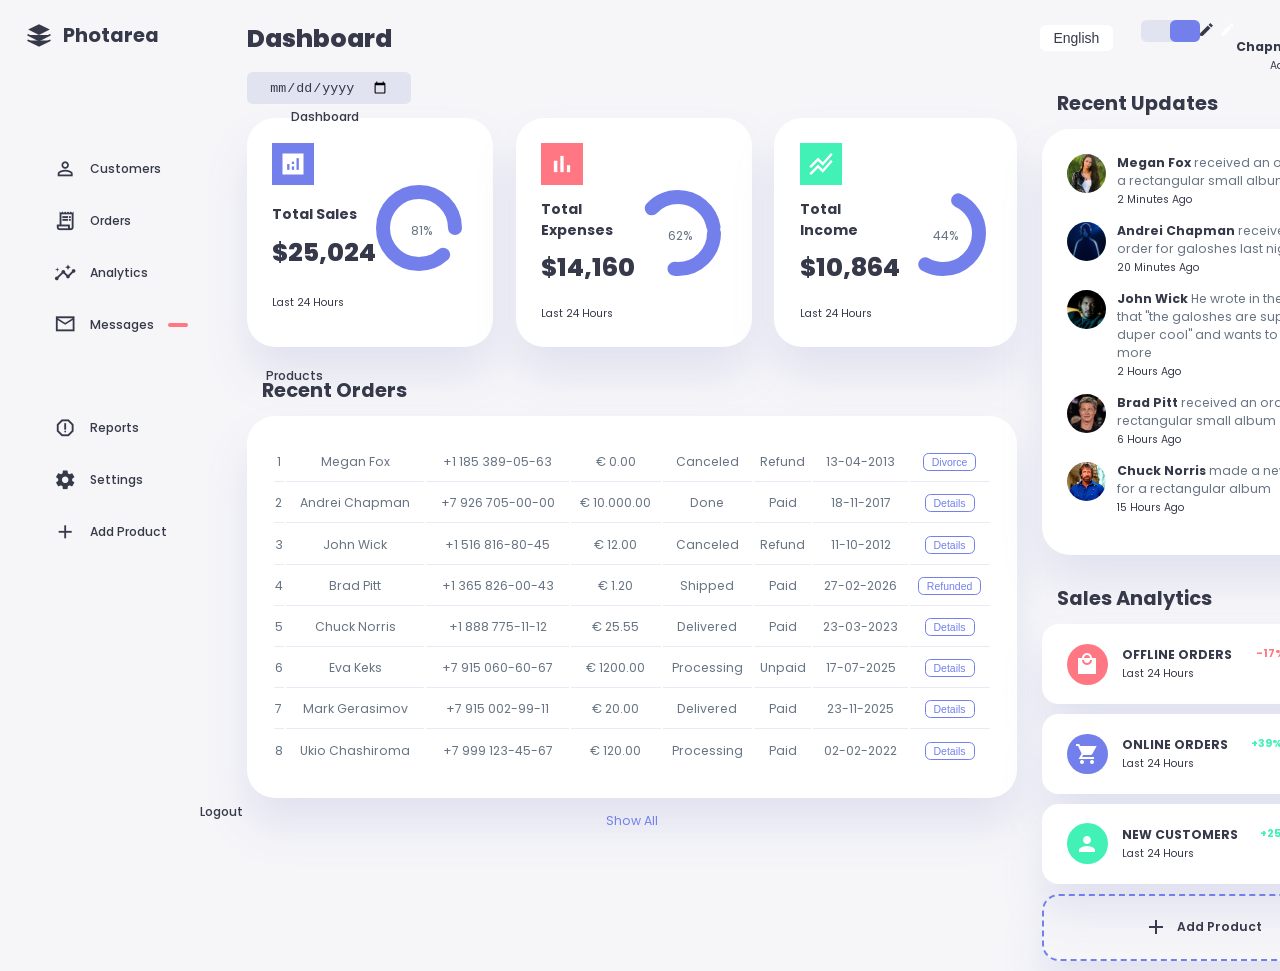
==== commit 2aa30640: "Interim patch 0.1.2 1. Adding filters for the search 2. Adding the customer table 3. Changing the fi" ====
--- a/index.html
+++ b/index.html
@@ -34,48 +34,48 @@
                 <h3 data-i18n="dashboard" >Dashboard</h3>
             </a>
 
-            <a href="./html/customers.html">
+            <a href="/html/customers.html">
                 <span class="material-icons-sharp">person_outline</span>
                 <h3 data-i18n="customers">Customers</h3>
             </a>
 
-            <a href="./html/orders.html">
+            <a href="/html/orders.html">
                 <span class="material-icons-sharp">receipt_long</span>
                 <h3 data-i18n="orders">Orders</h3>
             </a>
 
-            <a href="./html/analytics.html">
+            <a href="/html/analytics.html">
                 <span class="material-icons-sharp">insights</span>
                 <h3 data-i18n="analytics">Analytics</h3>
             </a>
 
-            <a href="./html/messages.html">
+            <a href="/html/messages.html">
                 <span class="material-icons-sharp">mail_outline</span>
                 <h3 data-i18n="messages">Messages</h3>
                 <span class="message-count"></span>
             </a>
 
-            <a href="./html/products.html">
+            <a href="/html/products.html">
                 <span class="material-icons-sharp">inventory</span>
                 <h3 data-i18n="products">Products</h3>
             </a>
 
-            <a href="./html/reports.html">
+            <a href="/html/reports.html">
                 <span class="material-icons-sharp">report_gmailerrorred</span>
                 <h3 data-i18n="reports">Reports</h3>
             </a>
 
-            <a href="./html/setting.html">
+            <a href="/html/setting.html">
                 <span class="material-icons-sharp">settings</span>
                 <h3 data-i18n="settings">Setting</h3>
             </a>
 
-            <a href="./html/add_produkt.html">
+            <a href="/html/add_produkt.html">
                 <span class="material-icons-sharp">add</span>
                 <h3 data-i18n="add_product">Add Product</h3>
             </a>
 
-            <a href="./html/profile.html">
+            <a href="/html/profile.html">
                 <span class="material-icons-sharp">logout</span>
                 <h3 data-i18n="logout">Logout</h3>
             </a>
@@ -370,7 +370,6 @@
 
 <script src="./js/script.js"></script>
 <script src="./js/i18n.js"></script>
-<script src="./js/orderPages.js"></script>
 <script type="module" src="./js/ordersController.js"></script>
 </body>
 </html>
--- a/css/style.css
+++ b/css/style.css
@@ -576,11 +576,10 @@
 
 
 .language-switcher {
-
-  position: absolute;
-  top: 1.2rem;
-  right: 21.7rem;
-
+        position: static;
+        display: flex;
+        align-items: center;
+        margin-bottom: 1.2rem;
 }
 
 #languageSelect {
@@ -619,12 +618,14 @@
     color: var(--color-dark);
     border-radius: var(--card-border-radius);
     box-shadow: var(--box-shadow);
-    width: min(560px, 100%);
+    width: min(40rem, 100%);
     padding: 2rem;
+    max-height: 90vh; /* Адаптация для мобильных устройств: окно не вылезает за экран */
+    overflow-y: auto; /* Внутренний скролл, если окно большое */
 }
 
 .modal .modal-content.modal-wide{
-    max-width: 560px;
+    max-width: 40rem;
 }
 
 .modal .modal-header{
@@ -821,7 +822,7 @@
 
 @media (max-width: 900px){
     .modal .modal-content.modal-wide{
-        max-width: 560px;
+        max-width: 40rem;
     }
 
     .modal .order-fields{
@@ -894,6 +895,10 @@
     main table tbody tr td:first-child{
         display: none;
 
+    }
+
+        .language-switcher{
+        position: static;
     }
 }
 
@@ -967,55 +972,101 @@
             margin: 0;
         }
 
-        .right{
-            width: 94%;
-            margin: 0 auto 4rem;
-        }
-
-        .right .top{
-            position: fixed;
-            top: 0;
-            left: 0;
-            align-items: center;
-            padding: 0 0.8rem;
-            height: 4.6rem;
-            background: var(--color-white);
-            width: 100%;
-            margin: 0;
-            z-index: 2;
-            box-shadow: 0 1rem 1rem var(--color-light);
-        
-        }
-
-        .right .top .theme-toggler{
-            width: 4.4rem;
-            position: absolute;
-            left: 66%;
-
-        }
-
-        .right .profile .info{
-            display: none;
-        }
-
-        .right .top button{
-            display: inline-block;
-            background: transparent;
-            cursor: pointer;
-            position: absolute;
-            color: var(--color-dark);
-            left: 1rem;
-        }
-
-        .right .top button span{
-            font-size: 2rem;
-        }
-        
-        .right .language-switcher{
-        position: absolute;
+    .right{
+        margin: 0 auto 4rem;
+        padding: 0 1rem;
+        box-sizing: border-box;
+    }
+
+    .right .top{
+        position: fixed;
+        top: 0;
+        left: 0;
+        display: grid;
+        grid-template-columns: auto minmax(0, 1fr) auto auto;
+        align-items: center;
+        gap: 0.75rem;
+        padding: 0 1rem;
+        height: 4.6rem;
+        background: var(--color-white);
+        width: 100%;
         margin: 0;
-        width: 5rem;
-        position: absolute;
-        left: 42%;
-    }
-    }
+        z-index: 2;
+        box-shadow: 0 1rem 1rem var(--color-light);
+    }
+
+    .right .top button{
+        display: inline-block;
+        background: transparent;
+        cursor: pointer;
+        position: static;
+        color: var(--color-dark);
+        justify-self: start;
+    }
+
+    .right .top button span{
+        font-size: 2rem;
+    }
+
+    .right .top .theme-toggler{
+        width: 4.4rem;
+        position: static;
+    }
+
+    .right .profile .info{
+        display: none;
+    }
+
+    .right .top .profile{
+        gap: 0;
+        justify-self: end;
+    }
+
+    .right .language-switcher{
+        position: static;
+        margin-left: 10rem;
+        margin-top: 1rem;
+        width: auto;
+        justify-self: center;
+    }
+
+}
+
+
+@media screen and (min-width: 1921px) {
+    html {
+        font-size: 21px;
+    }
+}
+
+@media screen and (max-width: 768px) {
+    .modal .order-fields {
+        grid-template-columns: 1fr;
+        gap: 1.5rem;
+    }
+    .modal .order-field-divider {
+        display: block;
+        width: 100%;
+        height: 1px;
+        margin: 0.5rem 0;
+    }
+    .modal .modal-content {
+        padding: 1rem;
+        width: 95%;
+    }
+    .modal .kv {
+        grid-template-columns: 90px 1fr;
+        font-size: 1rem;
+    }
+    .modal .modal-title {
+        font-size: 1.5rem;
+    }
+    .modal .row {
+        flex-direction: column;
+        align-items: stretch;
+    }
+    .modal .row button {
+        width: 100%;
+        margin-bottom: 0.5rem;
+    }
+}
